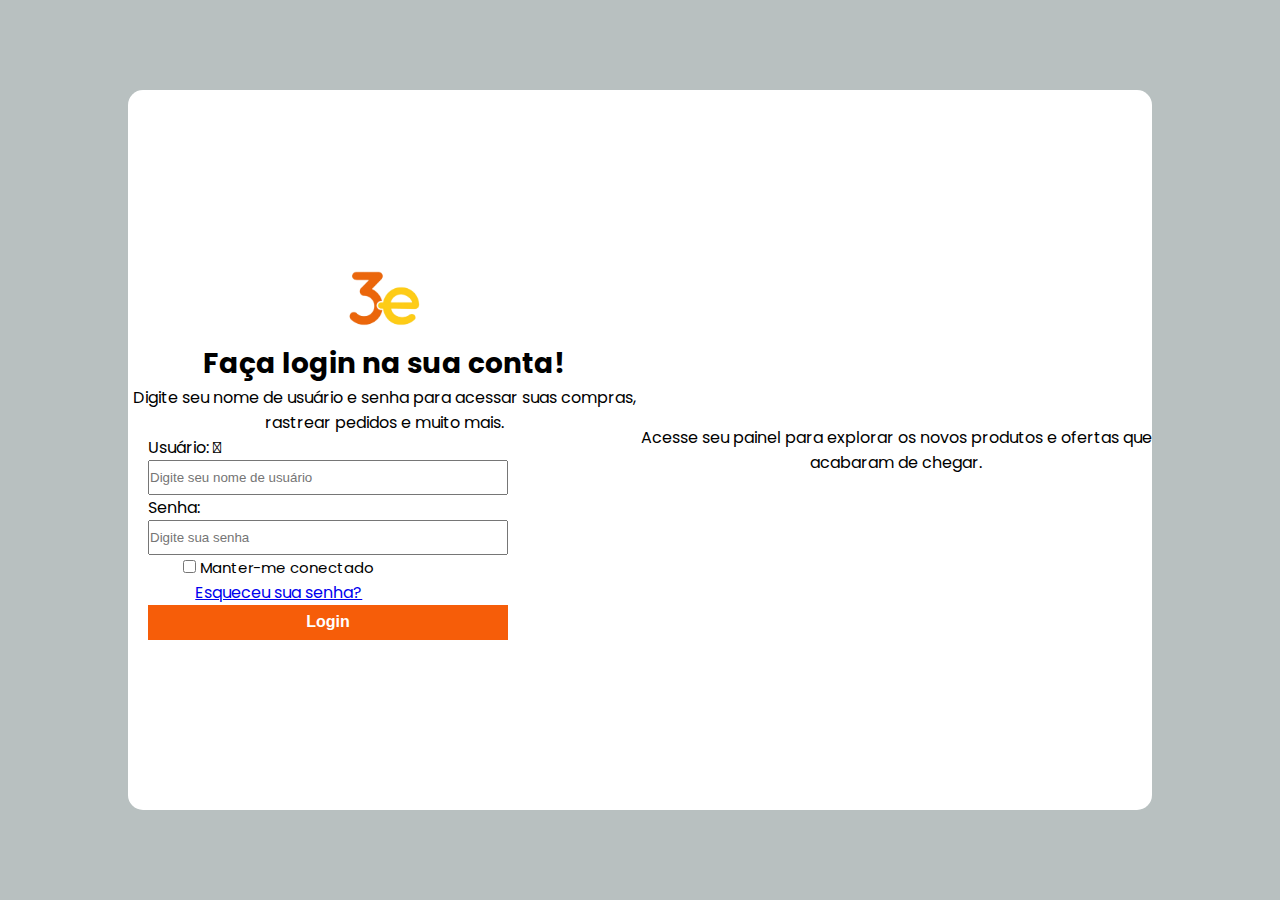
==== index.html @ 9bf225a5 "[FTR] - Inicialização da página de login com HTML e CSS"" ====
<!DOCTYPE html>
<html lang="en">
<head>
    <meta charset="UTF-8">
    <meta name="viewport" content="width=device-width, initial-scale=1.0">
    <title>Login - 3e</title>
    <link rel="stylesheet" href="css/style.css">
    <link rel="stylesheet" href="//use.fontawesome.com/releases/v5.0.7/css/all.css">
</head>
<body>
    <div class="container">
        <div class="content">
            <div class="first-column">
                <div class="logo">
                    <img src="img/7273667e-65e0-4b25-b80a-7f9dc9d247c0.png" alt="" srcset="">
                </div>
                <h2 class="title">Faça login na sua conta!</h2>
                <p class="description">Digite seu nome de usuário e senha para acessar suas compras, rastrear pedidos e muito mais.</p>
                <div class="form-control">
                    <form class="form">
                        <label for="" class="label-input">Usuário:
                            <i class="fa-solid fa-user"></i>
                            <input type="text" class="input-control" name="user" id="user" placeholder="Digite seu nome de usuário">
                        </label>

                        
                        <label for="" class="label-input">Senha:</label>
                        
                        <input type="text" class="input-control" name="" id="" placeholder="Digite sua senha">
                        <div class="form-check">
                            <input type="checkbox" class="form-check-input" name="" id="">
                            <label for="check-lembrar ">Manter-me conectado</label>
                        </div>
                        <a href="#" class="custom-link">Esqueceu sua senha?</a>
                        <button type="button" class="btn">Login</button>
                    </form>
                
                </div>
            </div>
            <div class="second-column">
                <p class="description">Acesse seu painel para explorar os novos produtos e ofertas que acabaram de chegar.</p>
                
            </div>

        </div>
    </div>
</body>
</html>
---- css/style.css ----
@import url('https://fonts.googleapis.com/css2?family=Poppins:ital,wght@0,100;0,200;0,300;0,400;0,500;0,600;0,700;0,800;0,900;1,100;1,200;1,300;1,400;1,500;1,600;1,700;1,800;1,900&display=swap');

* {
    margin: 0;
    padding: 0;
    box-sizing: border-box;
}

body {
    font-family: 'Poppins', sans-serif;
}

.logo img {
    max-width: 75px;
    height: auto;
}
h2{
    font-size: 28px;
}

.animation img{
    width: 807px;
    height: auto;
}

.container {
    display: flex;
    justify-content: center;
    align-items: center;
    height: 100vh;
    background-color: rgb(184, 192, 192);
    
}

.content {
    background-color: #fff;
    width: 80%;
    height: 80%;
    justify-content: space-between;
    align-items: center;
    position: relative;
    border-radius: 15px;
    display: flex;
}

.first-column{
    text-align: center;
    width: 50%;
    z-index: 10;
}

.second-column{
    width: 50%;
    display: flex;
    flex-direction: column;
    z-index: 11;

}
.second-column p{
    text-align: center;
}
.form{
    display: flex;
    flex-direction: column;
    width: 55%;
    padding-left: 20px;

}

.custom-link{
    flex-direction: column;
}

.label-input{
    text-align: left;
}

.input-control{
    
    width: 360px;
    height: 35px;
}
.btn{
    width: 360px;
    height: 35px;
    background-color: #F65D09;
    color: #fff;
    border: none;
    font-size: 16px;
    font-weight: bold;
}

.form-check label{
    font-size: 15px;
}
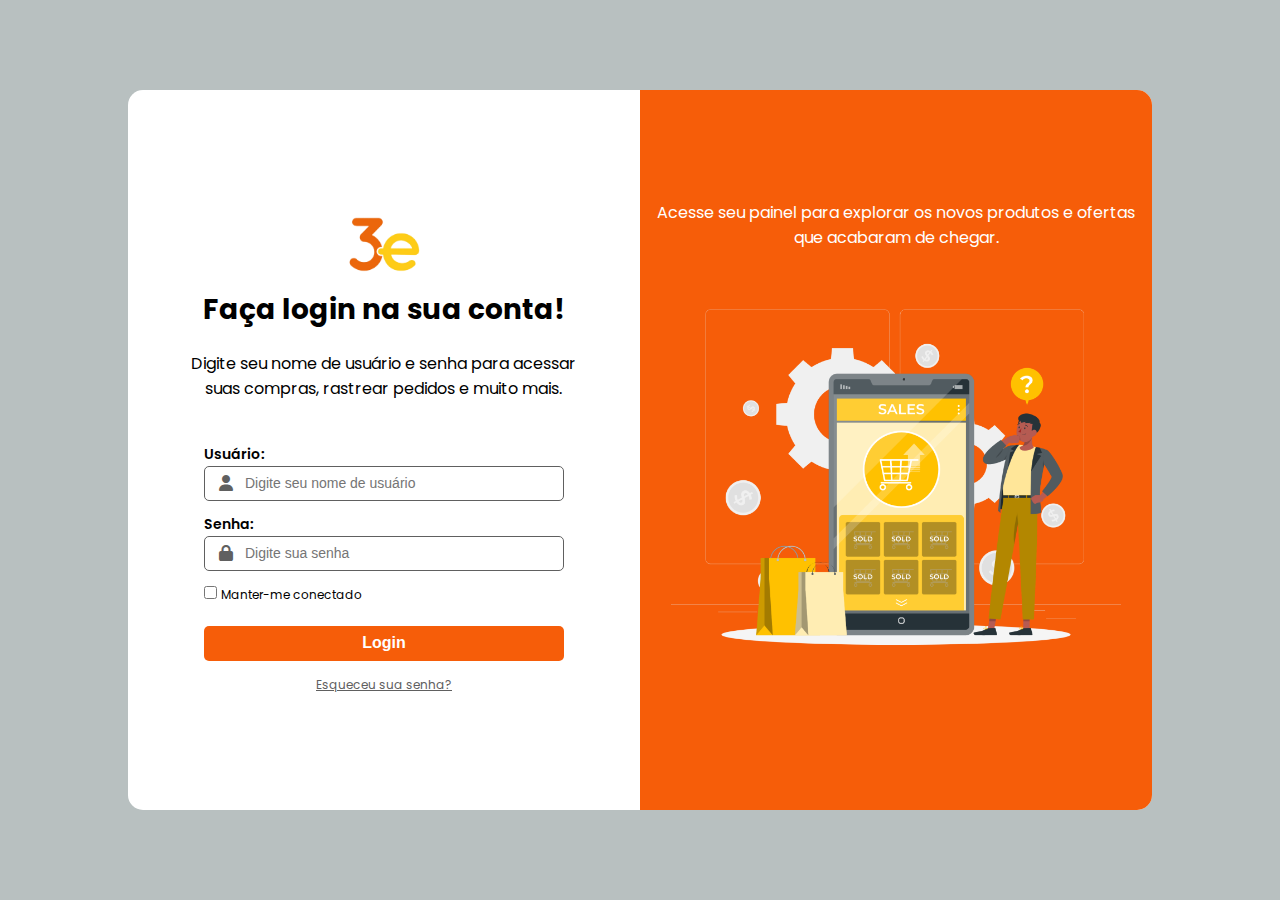
==== commit 289735a4: "[WIP] - Ajustes e melhorias no layout" ====
--- a/index.html
+++ b/index.html
@@ -5,11 +5,11 @@
     <meta name="viewport" content="width=device-width, initial-scale=1.0">
     <title>Login - 3e</title>
     <link rel="stylesheet" href="css/style.css">
-    <link rel="stylesheet" href="//use.fontawesome.com/releases/v5.0.7/css/all.css">
+    <link rel="stylesheet" href="https://cdnjs.cloudflare.com/ajax/libs/font-awesome/6.4.0/css/all.min.css">
 </head>
 <body>
     <div class="container">
-        <div class="content">
+        <div class="content first-content">
             <div class="first-column">
                 <div class="logo">
                     <img src="img/7273667e-65e0-4b25-b80a-7f9dc9d247c0.png" alt="" srcset="">
@@ -18,28 +18,27 @@
                 <p class="description">Digite seu nome de usuário e senha para acessar suas compras, rastrear pedidos e muito mais.</p>
                 <div class="form-control">
                     <form class="form">
-                        <label for="" class="label-input">Usuário:
-                            <i class="fa-solid fa-user"></i>
+                        <label for="user" class="label-input">Usuário:
+                            <i class="fa-solid fa-user icon-input"></i>
                             <input type="text" class="input-control" name="user" id="user" placeholder="Digite seu nome de usuário">
                         </label>
-
-                        
-                        <label for="" class="label-input">Senha:</label>
-                        
-                        <input type="text" class="input-control" name="" id="" placeholder="Digite sua senha">
+                        <label for="password" class="label-input">Senha:
+                            <i class="fa-solid fa-lock icon-input"></i>
+                            <input type="password" class="input-control" name="" id="" placeholder="Digite sua senha">
+                        </label>
                         <div class="form-check">
                             <input type="checkbox" class="form-check-input" name="" id="">
                             <label for="check-lembrar ">Manter-me conectado</label>
-                        </div>
+                        </div>                       
+                        <button type="button" class="btn">Login</button>
                         <a href="#" class="custom-link">Esqueceu sua senha?</a>
-                        <button type="button" class="btn">Login</button>
                     </form>
                 
                 </div>
             </div>
             <div class="second-column">
                 <p class="description">Acesse seu painel para explorar os novos produtos e ofertas que acabaram de chegar.</p>
-                
+                <img class="animation" src="img/Sales consulting-rafiki 1.png" alt="">
             </div>
 
         </div>
--- a/css/style.css
+++ b/css/style.css
@@ -8,19 +8,6 @@
 
 body {
     font-family: 'Poppins', sans-serif;
-}
-
-.logo img {
-    max-width: 75px;
-    height: auto;
-}
-h2{
-    font-size: 28px;
-}
-
-.animation img{
-    width: 807px;
-    height: auto;
 }
 
 .container {
@@ -38,58 +25,132 @@
     height: 80%;
     justify-content: space-between;
     align-items: center;
-    position: relative;
     border-radius: 15px;
     display: flex;
+    position: relative;
+}
+
+.second-column::before {
+    position: absolute;
+    background-color: #F65D09;
+    width: 50%;
+    height: 100%;
+    content: "";
+    border-radius: 0px 15px 15px 0px;
+    z-index: -1;
+}
+
+
+.form {
+    width: 100%;
+    max-width: 360px;
+}
+
+.form-control {
+    width: 100%;
+    display: flex;
+    justify-content: center; 
 }
 
 .first-column{
-    text-align: center;
     width: 50%;
+    flex: 2 0 auto;
     z-index: 10;
+    background-color: #fff;
+    display: flex;
+    flex-direction: column;
+    align-items: center;
+    justify-content: center;
 }
 
 .second-column{
     width: 50%;
     display: flex;
     flex-direction: column;
-    z-index: 11;
+    align-items: center;
+    z-index: 11;    
+    background-color: #F65D09;
+    justify-content: center;
+    
 
 }
 .second-column p{
+    color: #fff;
+    margin: 10px;
     text-align: center;
 }
-.form{
-    display: flex;
-    flex-direction: column;
-    width: 55%;
-    padding-left: 20px;
 
+
+.logo img {
+    max-width: 75px;
+    height: auto;
+}
+.first-column p{
+    text-align: center;
+    margin-bottom: 20px;
+    max-width: 90%;
+    word-wrap: break-word;
+    padding: 20px; 
+    
+}
+h2{
+    font-size: 28px;
+}
+
+.second-column img{
+    display: block; 
+    width: 450px; 
+    height: auto; 
 }
 
 .custom-link{
-    flex-direction: column;
+    display: block;
+    text-align: center;
+    color: #606060;
+    font-size: 12px;
 }
 
-.label-input{
-    text-align: left;
+.form-check label{
+    font-size: 12px;
 }
 
-.input-control{
-    
+
+.label-input {
+    position: relative;
+    width: 100%;
+    max-width: 360px;
+    margin-bottom: 25px; 
+    font-size: 14px; 
+    font-weight: 600;
+}
+
+.icon-input {
+    position: absolute;
+    left: 10px;
+    top: 63%;
+    color: #606060;
+    font-size: 16px;
+    padding-left: 5px;
+}
+.input-control {
     width: 360px;
+    margin: 0px 0px 10px 0px;
+    padding-left: 40px;
     height: 35px;
+    border: 1px solid #606060;
+    border-radius: 5px;
+    font-size: 14px;
 }
+
 .btn{
     width: 360px;
     height: 35px;
     background-color: #F65D09;
     color: #fff;
     border: none;
+    border-radius: 5px;
+    margin: 20px 0px 15px 0px;
     font-size: 16px;
     font-weight: bold;
 }
 
-.form-check label{
-    font-size: 15px;
-}